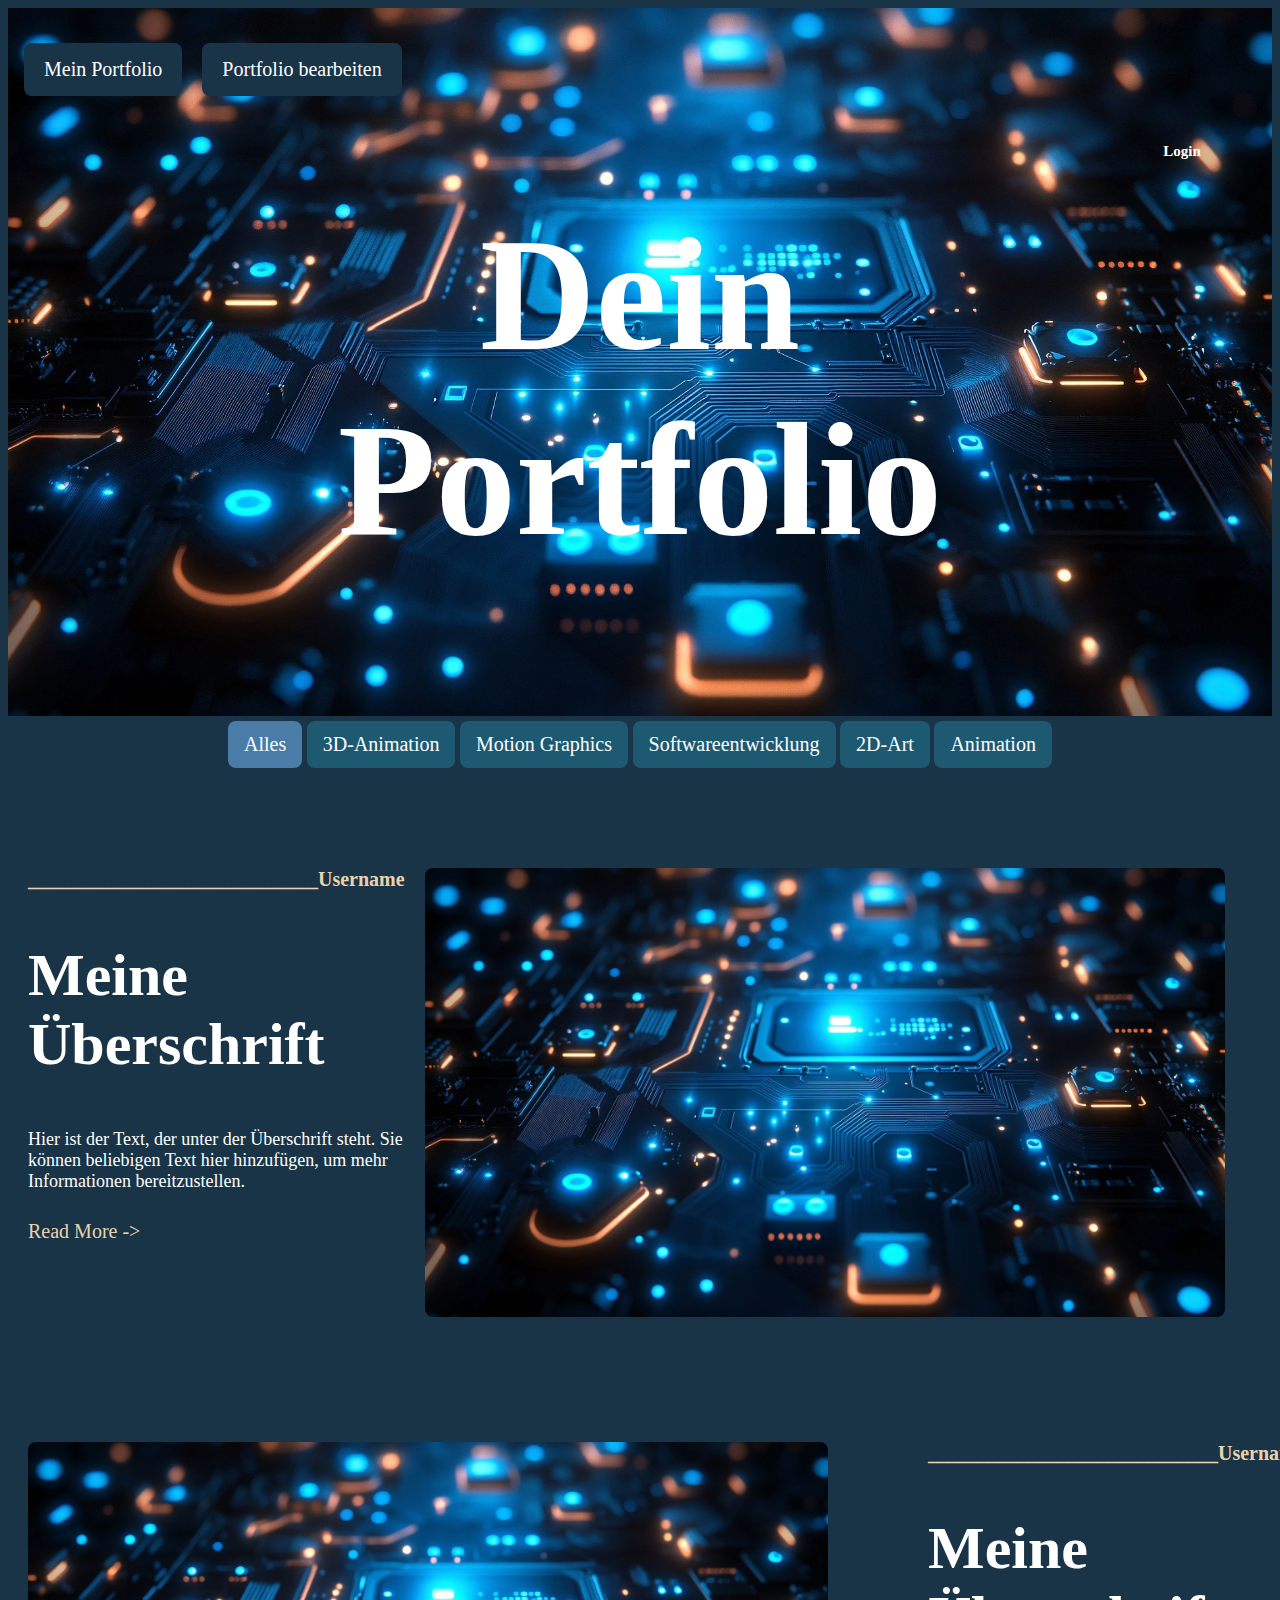
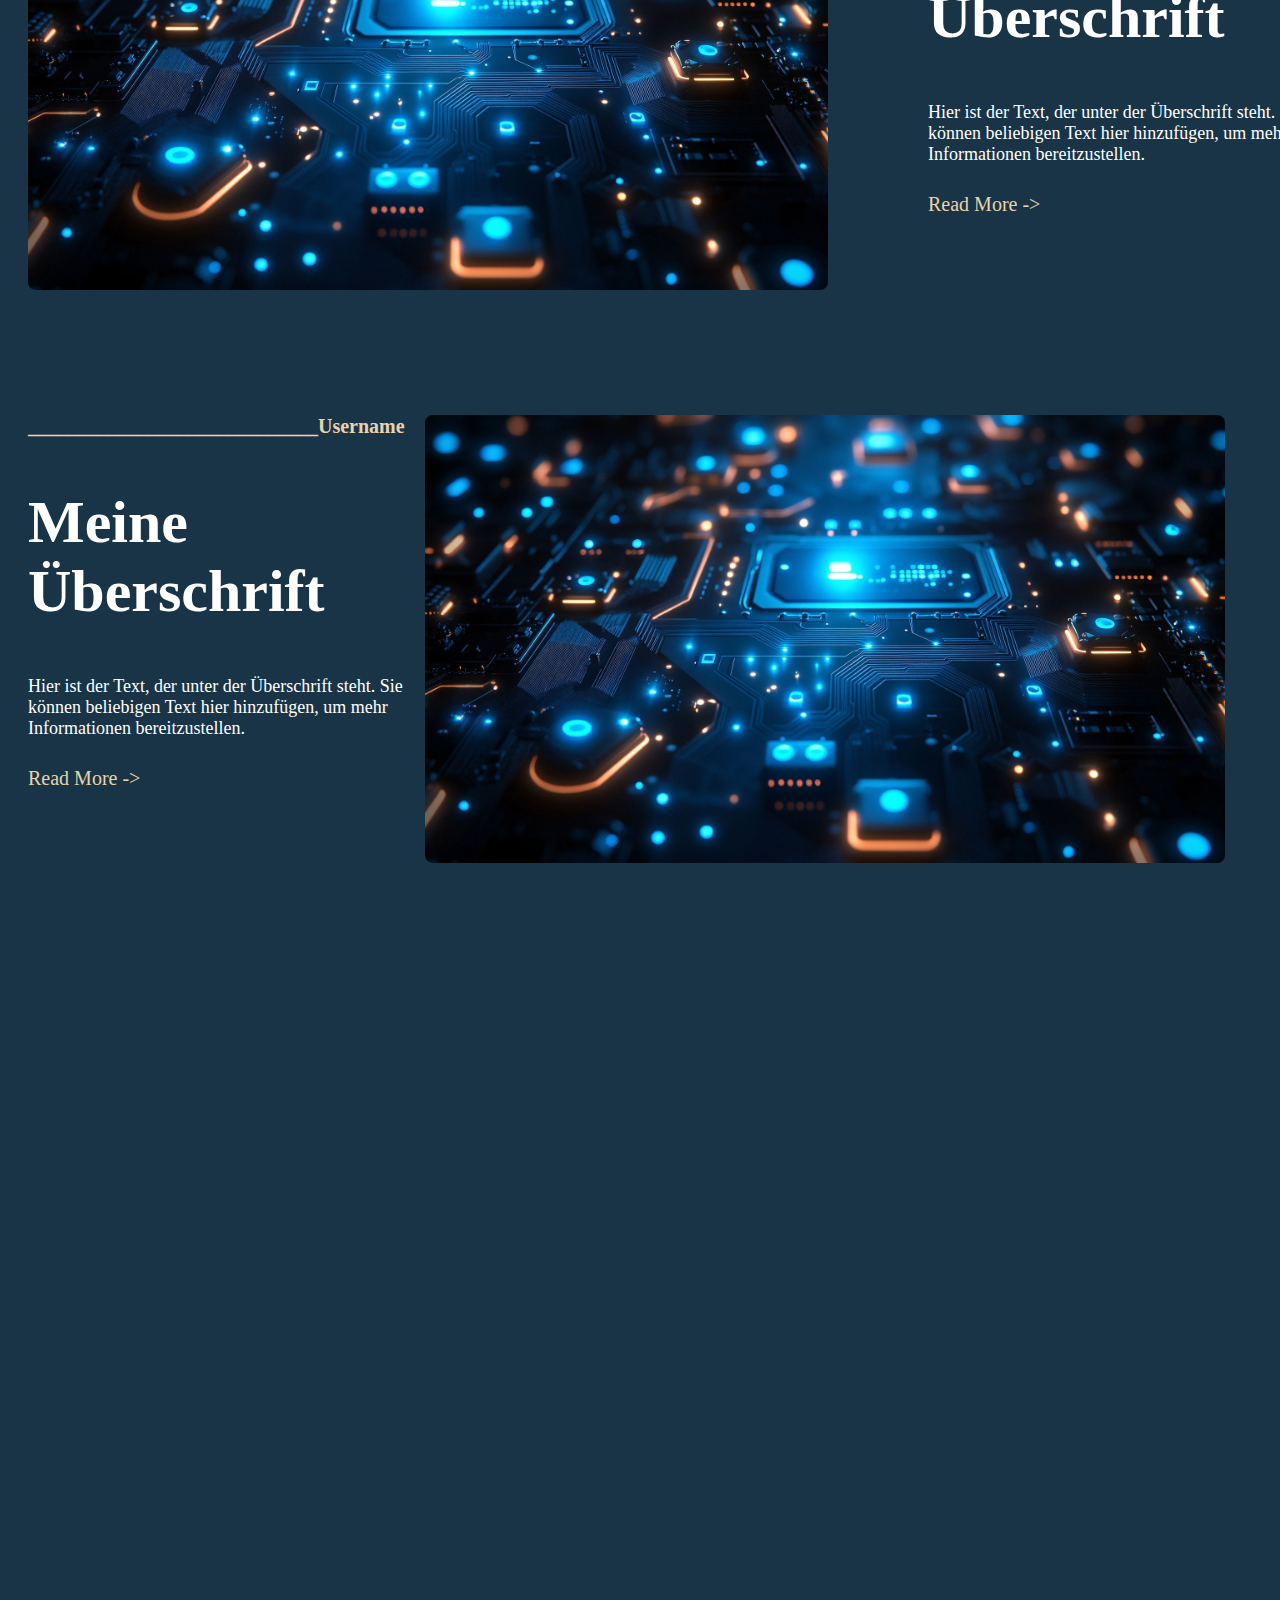
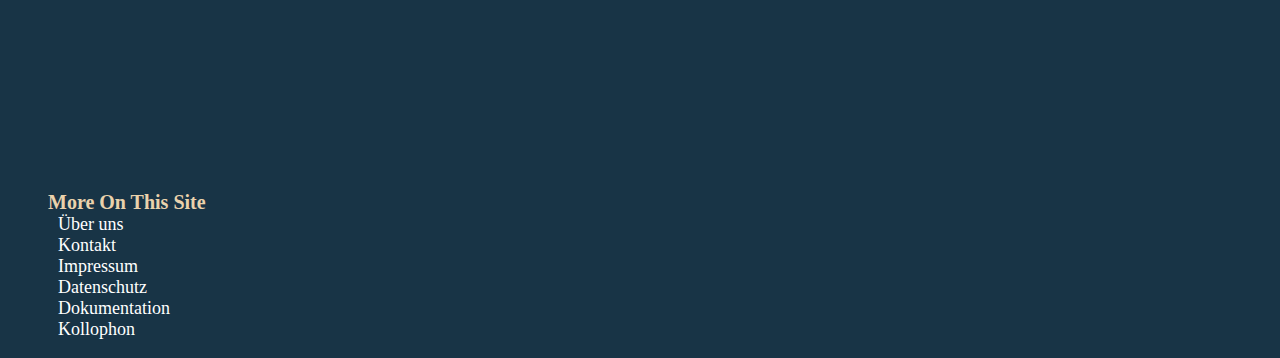
==== public/index.html @ 3a069b62 "added basic structure" ====
<!DOCTYPE html>
<html lang="DE">

<head>
    <meta charset="UTF-8">
    <meta http-equiv="X-UA-Compatible" content="IE=edge, chrome=1">
    <meta name="viewport" content="width=device-width, initial-scale=1.0">
    <title>Exponat hinzufügen</title>
    <link href="css/style.css" rel="stylesheet" />
</head>

<body>

    <!-- Landing Page Pic  --> 
    <div class="container_LandingPage">
        <img src="Bilder/LandingPagePic.jpg" alt="LandingPagePic" style="width:100%;">
        
    <!-- Menü  --> 
        <div class="top-left"> 
            <ul class="nav-links">
                <li><a href="Portfolio.html">Mein Portfolio</a></li>
                <li><a href="addThumbnail.html">Portfolio bearbeiten</a></li>
              
            </ul>
        </div>

    <!-- Überschrift  --> 
        <div class="centered"> 
            <h1>Dein Portfolio</h1>
        </div>
    
   <!-- Account Icon  --> 
        <div class="top-right"> 
            <div class="hoverEffectUser pointer" onclick="window.location.href='Login.html'"></div>
            <h6>Login</h6>
        </div>
    
  
        <!-- Filter  --> 
        <div id="myBtnContainer">
            <button class="btn Filter active" onclick="filterSelection('all')"> Alles</button>
            <button class="btn Filter" onclick="filterSelection('3D-Animation')"> 3D-Animation</button>
            <button class="btn Filter" onclick="filterSelection('Motion Graphics')"> Motion Graphics</button>
            <button class="btn Filter" onclick="filterSelection('Softwareentwicklung')"> Softwareentwicklung</button>
            <button class="btn Filter" onclick="filterSelection('2D-Art')"> 2D-Art</button>
            <button class="btn Filter" onclick="filterSelection('Animation')"> Animation</button>
          </div>

          
    </div>
    <!-- Account Icon 
    <div class="container Test">
        <div class="filterDiv cars">BMW</div>
        <div class="filterDiv colors fruits">Orange</div>
        <div class="filterDiv cars">Volvo</div>
        <div class="filterDiv colors">Red</div>
        <div class="filterDiv cars">Ford</div>
        <div class="filterDiv colors">Blue</div>
        <div class="filterDiv animals">Cat</div>
        <div class="filterDiv animals">Dog</div>
        <div class="filterDiv fruits">Melon</div>
        <div class="filterDiv fruits animals">Kiwi</div>
        <div class="filterDiv fruits">Banana</div>
        <div class="filterDiv fruits">Lemon</div>
        <div class="filterDiv animals">Cow</div>
      </div>
     --> 

<!-- Portfolio linksbündig  --> 
    <div class="Portfolio">
        <div class="text-section">

            <h5>_____________________________Username</h5>

            <h2>Meine Überschrift</h2>

            <p>Hier ist der Text, der unter der Überschrift steht. Sie können beliebigen Text hier hinzufügen, um mehr Informationen bereitzustellen.</p>
            
            <button class="btn readmore" onclick="window.location.href='Portfolio.html'">Read More -></button>
        </div>

        <div class="image-section">
            <img src="Bilder/LandingPagePic.jpg" alt="Bildbeschreibung" />
        </div>
    </div>


<!-- Portfolio rechtsbündig  --> 
    <div class="Portfolio">
        <div class="image-section">
            <img onclick="window.location.href='Portfolio.html'" src="Bilder/LandingPagePic.jpg" alt="zum Portfolio" />
        </div>
        <div class="text-section">
            
            <h5>_____________________________Username</h5>

            <h2>Meine Überschrift</h2>

            <p>Hier ist der Text, der unter der Überschrift steht. Sie können beliebigen Text hier hinzufügen, um mehr Informationen bereitzustellen.</p>
            
            <button class="btn readmore" onclick="window.location.href='Portfolio.html'">Read More -></button>
        </div>

       
    </div>

    
<!-- Portfolio linksbündig  --> 
    <div class="Portfolio">
        <div class="text-section">
            
            <h5>_____________________________Username</h5>

            <h2>Meine Überschrift</h2>

            <p>Hier ist der Text, der unter der Überschrift steht. Sie können beliebigen Text hier hinzufügen, um mehr Informationen bereitzustellen.</p>
            
            <button class="btn readmore" onclick="window.location.href='Portfolio.html'">Read More -></button>
        </div>

        <div class="image-section">
            <img onclick="window.location.href='Portfolio.html'" src="Bilder/LandingPagePic.jpg" alt="Bildbeschreibung" />

            
        </div>
    </div>

    <button onclick="window.location.href='PortfolioErstellen.html'" class="button button5 pointer PlusButton"> + </button>


<!-- Footer --> 

    <footer>
    <ul class="nav-linksFooter">
         <h5>More On This Site</h5>
         <li><a href="ueberuns.html">Über uns</a></li>
         <li><a href="kontakt.html">Kontakt</a></li>
         <li><a href="impressum.html">Impressum</a></li>
         <li><a href="datenschutz.html">Datenschutz</a></li>
         <li><a href="dokumentation.html">Dokumentation</a></li>
         <li><a href="kollophon.html">Kollophon</a></li> 
        </ul>
    </footer>

</body>
</html>
---- public/css/style.css ----
/* Body */

body {
    background-color: #183446;
    font-family: Cambria, Cochin, Georgia, Times, 'Times New Roman', serif;
    color: white;
    font-size: 18px;
    overflow-x: hidden;
}

.p{
  background-color: #183446;
  font-family: Cambria, Cochin, Georgia, Times, 'Times New Roman', serif;
  color: white;
  font-size: 20px;
}

/* _______________________________________________________________*/


/* Menü */

.nav-links {
    list-style-type: none;
    padding: 0;
    margin: 0;
    position: absolute; 
    display: flex; 
    gap: 20px; 
}

.nav-links li {
    margin: 0; 
}

.nav-links a {
    color: white;
    text-decoration: none;
    font-size: 20px; 
    padding: 15px 20px; 
    background-color: #183446; 
    border-radius: 8px; 
    white-space: nowrap; 
    display: inline-block; 
    transition: background-color 0.3s ease; 
}

/* Footer */

.nav-linksFooter {
  list-style-type: none;
  width: 100%;
  color: white;
  text-align: left;
  padding-top: 800px;
}

.nav-linksFooter a {
    color: white;
    text-decoration: none;
    font-size: 18px; 
    padding: 10px;
}


/* _______________________________________________________________*/


/* Überschriften*/

h1 {
    font-family: Cambria, Cochin, Georgia, Times, 'Times New Roman', serif;
    color: white;
    font-size: 160px;
}

h2 {
    font-family: Cambria, Cochin, Georgia, Times, 'Times New Roman', serif;
    color: white;
    font-size: 60px;
}

h3{
  font-family: Cambria, Cochin, Georgia, Times, 'Times New Roman', serif;
  color: white;
  font-size: 60px;
  margin-top: 110px;
  margin-left: 100px;
}

h4{
  font-family: Cambria, Cochin, Georgia, Times, 'Times New Roman', serif;
  color: white;
  font-size: 60px;
  text-align: center;
  margin-bottom: 5px;
  margin-top: 0px;
}

h5{
    font-family: Cambria, Cochin, Georgia, Times, 'Times New Roman', serif;
    color: #EAD2AC;
    font-size: 20px;
    margin:auto;
}

h6{
    font-family: Cambria, Cochin, Georgia, Times, 'Times New Roman', serif;
    color: white;
    font-size: 15px;
    margin: auto;
}


/* _______________________________________________________________*/


/* Container für landing Page Bild und Text */
.container_LandingPage {
    position: relative;
    text-align: center;
    color: white;
}

/* Centered text */
.centered {
    position: absolute;
    top: 50%;
    left: 50%;
    transform: translate(-50%, -50%);
}

/* Bottom left text */
.bottom-left {
    position: absolute;
    bottom: 8px;
    left: 40px;
}

/* Bottom left text */
.bottom-right {
  position: absolute;
  bottom: 180px;
  right: 700px;
}

/* Top left text */
.top-left {
    position: absolute;
    top: 35px;
    left: 16px;
  }

  .top-left_pfeilback {
    position: absolute;
    top: 20px;
    left: 25px;
  }

  /* Top right text */
.top-right {
    position: absolute;
    top: 35px;
    right: 40px;
  }

  /* _______________________________________________________________*/



  /* Hover Effects */

  .hoverEffectUser {
    width: 100px;
    height: 100px;
    background-image: url('Bilder/Icon-User.png'); 
    background-size: cover; 
    transition: background-image 0.3s ease; 
    }

  .hoverEffectUser:hover{
    background-image: url('Bilder/Icon_Hover_Login.png');
     }

  .pointer {cursor: pointer;}

  .nav-links a:hover {
    background-color: #1d5a72; 
}

.PlusButton:hover {
    background-color: #E6B89C;
}

   /* _______________________________________________________________*/



 /* Container für landing page Portfolios */

 .Portfolio {
    display: flex; 
    align-items: flex-start; 
    max-width: 1920px; 
    margin: auto; 
    border-radius: 8px; 
    padding: 20px; 
    margin-top: 80px;
}

.text-section {
    flex: 1; 
    margin-right: 20px; 
}

.image-section {
    flex: 0 0 800px; 
    margin-right: 100px;
}

.image-section img {
    max-width: 100%; 
    height: auto; 
    border-radius: 8px; 
}

/* _______________________________________________________________*/


/* Buttons*/

.btn.readmore {
    font-family: Cambria, Cochin, Georgia, Times, 'Times New Roman', serif;
    border: none;
    color: #EAD2AC;
    background-color: inherit;
    padding: 10px 0px;
    font-size: 20px;
    cursor: pointer;
    display: inline-block;
  }
  
  .btn.readmore:hover {color:#E6B89C;}


  /* Button Plus Portfolio*/
  .button {
    background-color: #EAD2AC;
    border: none;
    color: white;
    padding: 20px;
    text-align: center;
    text-decoration: none;
    display: inline-block;
    font-size: 40px;
    margin-left:2050px;
   
  }

  .button5 {border-radius: 50%;}


  /* _______________________________________________________________*/
  

  /* Filter Kram - Landing Page */

  .container.Test {
    overflow: hidden;
  }
  
  .filterDiv {
    float: left;
    background-color: #2196F3;
    color: #ffffff;
    width: 100px;
    line-height: 100px;
    text-align: center;
    margin: 2px;
    display: none; /* Hidden by default */
  }
  
  /* The "show" class is added to the filtered elements */
  .show {
    display: block;
  }
  

  .btn.Filter {
    font-family: Cambria, Cochin, Georgia, Times, 'Times New Roman', serif;
    font-size: 20px;
    color: #ffffff;
    border: none;
    outline: none;
    padding: 12px 16px;
    background-color: #1d5a72; 
    cursor: pointer;
    border-radius: 8px;
  }
  
  
  .btn.Filter:hover {
    background-color:#234963;
    color: #ffffff;
  }
  
  
  .btn.Filter.active {
    background-color: #497ca7;
    color: white;
  }

 /* _______________________________________________________________*/


/* Login */
  
.body_GridLogin {
  display: flex;
  justify-content: center;
  align-items: center;
  margin-top: 150px;
  width: 100%;
  flex: 1;
  
}

.container_Login {
  display: flex;
  flex-direction: column;
  align-items: center;
  background-color: #1f435a; 
  padding: 40px; 
  border-radius: 10px; 
  max-width: 400px; 
  width: 100%; 
  
}

.container_Login h2 {
  color: white;
  margin-bottom: 20px;
}

/* Formular Styling */
.container_Login form {
  display: flex;
  flex-direction: column;
  width: 100%; 
}

.container_Login form input {
  margin-bottom: 10px;
  font-size: 12pt;
  padding: 10px;
  border: 1px solid #ccc;
  border-radius: 4px;
  font-size: 15pt;
}

 /* Button Login/Register */
.button-group {
  display: flex;
  justify-content: space-between; /* Buttons nebeneinander platzieren */
  width: 100%;
}

.button-group_login {
  width: 48%; /* Gleiche Breite für beide Buttons */
  padding: 12px;
  font-size: 15pt;
  border: none;
  border-radius: 4px;
  cursor: pointer;
  background-color: #183446; 
  color: white;
}

.button-group_login:hover {
  background-color:  #26506b; 
}


/* _______________________________________________________________*/


 /* Container für Portfolio Detail Seite */

 .PortfolioDetailSite {
  display: flex; 
  align-items: flex-start; 
  max-width: 100%; 
  margin: auto; 
  border-radius: 8px; 
  padding: 100px; 
  margin-top: 50px;
}

.PortfolioDetailSite__text-section {
  flex: 1; 
  text-align: center;
}

.PortfolioDetailSite__image-section {
  flex: 0 0 1400px; 
  margin-right: center;

}

.PortfolioDetailSite__image-section img {
  max-width: 100%; 
  height: auto; 
  border-radius: 8px; 
}


/* Skills Box */
.container_skills {
  display: flex;
  justify-content: center;
  background-color:#9CAFB7; 
  padding: 40px; 
  border-radius: 10px;
  max-width: 800px;
  width: 100%; 
  box-sizing: border-box;
  flex: 1;
}

.skills {
  list-style-type: none;
  font-size: 25px;
  padding: 0;
  margin: 0;
  display: flex; 
  gap: 20px; 
  flex-wrap: wrap;
  justify-content: center;
}

.skills li {
  width: calc(25% - 20px); /* Nimmt 25% der Breite, minus den Abstand */
  text-align: center; 
  padding: 10px;
  border-radius: 5px; 
  color: white; 
}



/* Kontaktdaten Box */
.skills-and-contact {
  display: flex;
  justify-content: space-between;
  align-items: flex-start;
  margin:auto;
  max-width: 1920px;
  padding: 40px; 
  gap: 80px;
}


.container_contact {
  display: flex;
  justify-content: center;
  background-color: #9CAFB7; 
  padding: 40px; 
  border-radius: 10px; 
  max-width:800px; 
  width: 100%; 
  box-sizing: border-box;
  flex: 1;
  
}

.contact {

  list-style-type: none;
  font-size: 20px;
  padding: 0;
  margin: 0;
  display: block; 
}

.contact dl {
  display: flex;
  justify-content: space-between; 
  align-items: center; 
  padding: 10px 0;
  
}

.contact dt {
  flex: 1; 
  text-align: left;
  color: white;
  margin-right: 10px;
}


.contact dd {
  flex: 1; 
  text-align: right;
  color: white;
  margin: 0;
  background-color: #183446;
  border-radius: 8px;
  padding: 10px;
}



.skills_heading, .contact_heading {
  flex: 1; 
  display: flex;
  flex-direction: column;
  align-items: center; 
}

.skills_heading_h3, .contact_heading_h3 {
  text-align: center; 
  margin-top: 0px;
  margin-bottom: 20px;
}

/* Bildergalerie "Your Work"*/

.row {
  display: flex;
  flex-wrap: wrap;
  padding: 0 4px;
}

.column {
  flex: 25%;
  max-width: 25%;
  padding: 0 4px;
}

.column img {
  margin-top: 8px;
  vertical-align: middle;
  width: 100%;
}


/* Tags */

.tag-container {
 
  display: flex; 
  flex-wrap: wrap; 
  justify-content: center;
  margin-bottom: 50px;
  
}

.tag {
  background-color:#EAD2AC;
  color: white; 
  padding: 10px 10px; 
  border-radius: 20px; 
  font-size: 20px; 
  margin: 5px;
}

/* Bearbeiten/Löschen Buttons*/

.button-group_portfolio {
  display: flex;
  justify-content: space-between; 
  width: 50%;
  margin: auto;
  margin-top: 240px;
  gap:20px;
}

.button-group_portfolio_button {
  width: 48%;
  padding: 12px;
  font-size: 15pt;
  border: none;
  border-radius: 4px;
  cursor: pointer;
  background-color:#9CAFB7;  
  color: white;
  
}

.button-group_portfolio_button:hover {
  background-color:  #346e92; 
}
/* _______________________________________________________________*/

/* Upload image */
.upload-box {
  width: 1800px;
  height: 700px;
  background-color: #EAD2AC;
  display: flex;
  justify-content: center;
  align-items: center;
  margin: 50px auto;
  border-radius: 50px;
  cursor: pointer;
  position: relative;
}

/* Hides the actual file input */
input[type="file"] {
  display: none;
}

.preview-image {
  max-width: 100%;
  max-height: 100%;
  display: none;
}

.top-text {
  position: absolute; 
  top: 80px; 
  left: 50%;
  transform: translateX(-50%); /* Horizontale Zentrierung des Texts */
  font-size: 30px;
  color: white;
  opacity: 70%;
  text-align: center;
}

.center-content {
  font-size: 100px;
  color: white;
  border-radius: 48%;
  padding: 20px;
  
}

/* Upload About You */
.upload-aboutYou {
  width: 1800px;
  height: 700px;
  background-color: #9CAFB7;
  display: flex;
  justify-content: center;
  align-items: center;
  margin: 30px auto;
  border-radius: 50px;
  cursor: pointer;
  position: relative;
}

/* Textarea Styling */
#aboutYouTextarea {
  width: 1500px;
  height: 480px;
  padding: 20px;
  font-size: 12pt;
  border-radius: 10px;
  border: 2px solid #c4c4c4;
  resize: none;
  background-color: #9CAFB7;
  color: white;
  outline: none;
}


/* Upload Kontaktinfo */
.body_GridContact {
  display: flex;
  justify-content: center;
  align-items: center;
  margin-top: 40px;
  width: 100%;
  flex: 1;
  position: relative;
}

.container_contact {
  display: flex;
  flex-direction: column;
  align-items: center;
  background-color: #9CAFB7; 
  padding: 40px; 
  border-radius: 50px; 
  max-width: 1800px; 
  height:700px;
  width: 100%; 
  position: relative;
  font-size: 25px;
}

/* Formular Styling */
.container_contact form {
  display: flex;
  flex-direction: column;
  width: 100%; 
}

.container_contact form input {
  margin-bottom: 10px;
  font-size: 15pt;
  padding: 15px;
  border: 1px solid #ccc;
  border-radius: 4px;
  
}


/* Pfeile Styling */
.button-group_pfeile {
  position: absolute;
  top: 20px; 
  width: 100%;
}

.pfeil-left {
  position: absolute;
  top: 0;
  left: 20px; 
  width: 60px; 
  cursor: pointer;
}

.pfeil-right {
  position: absolute;
  top: 0;
  right: 20px; 
  width: 60px; 
  cursor: pointer;
}

.button-save {
  position: absolute;
  bottom: 20px;
  padding:10px;
  max-width: 300px;
  width: 100%;
  background-color: #183446;
  color:white;
  font-size: 25px;
  border-radius: 10px;
  border: none;
}

.button-save:hover {
  background-color:  #26506b; 
  cursor: pointer;
}

/* Upload Your Work */
.body_GridyourWork {
  display: flex;
  justify-content: center;
  align-items: center;
  margin-top: 40px;
  width: 100%;
  flex: 1;
  position: relative;
}

.container_yourWork {
  display: flex;
  flex-direction: column;
  align-items: center;
  background-color: #9CAFB7; 
  padding: 40px; 
  border-radius: 50px; 
  max-width: 1800px; 
  height:700px;
  width: 100%; 
  position: relative;
  font-size: 25px;
}

/* Formular Styling */
.container_yourWork  form {
  display: flex;
  flex-direction: column;
  width: 100%; 
  margin: auto;
 
}

.container_yourWork  form input {
  margin-bottom: 10px;
  font-size: 15pt;
  padding: 15px;
  border-radius: 10px;
  border: 2px solid #c4c4c4;
  
}

#YourWorkTextarea {
  width: 1760px;
  height: 300px;
  padding: 20px;
  font-size: 12pt;
  border-radius: 10px;
  border: 2px solid #c4c4c4;
  resize: none;
  background-color: white;
  color: black;
  outline: none;
}

#YourWorkTextarea:focus {
  border-color: #2b2b2c;
  outline: none; 
}


/* Media Queries */

/* Optional: Für größere Bildschirme zentrieren */
@media (min-width: 768px) {
  .container_Login {
      max-width: 500px; 
  }
}
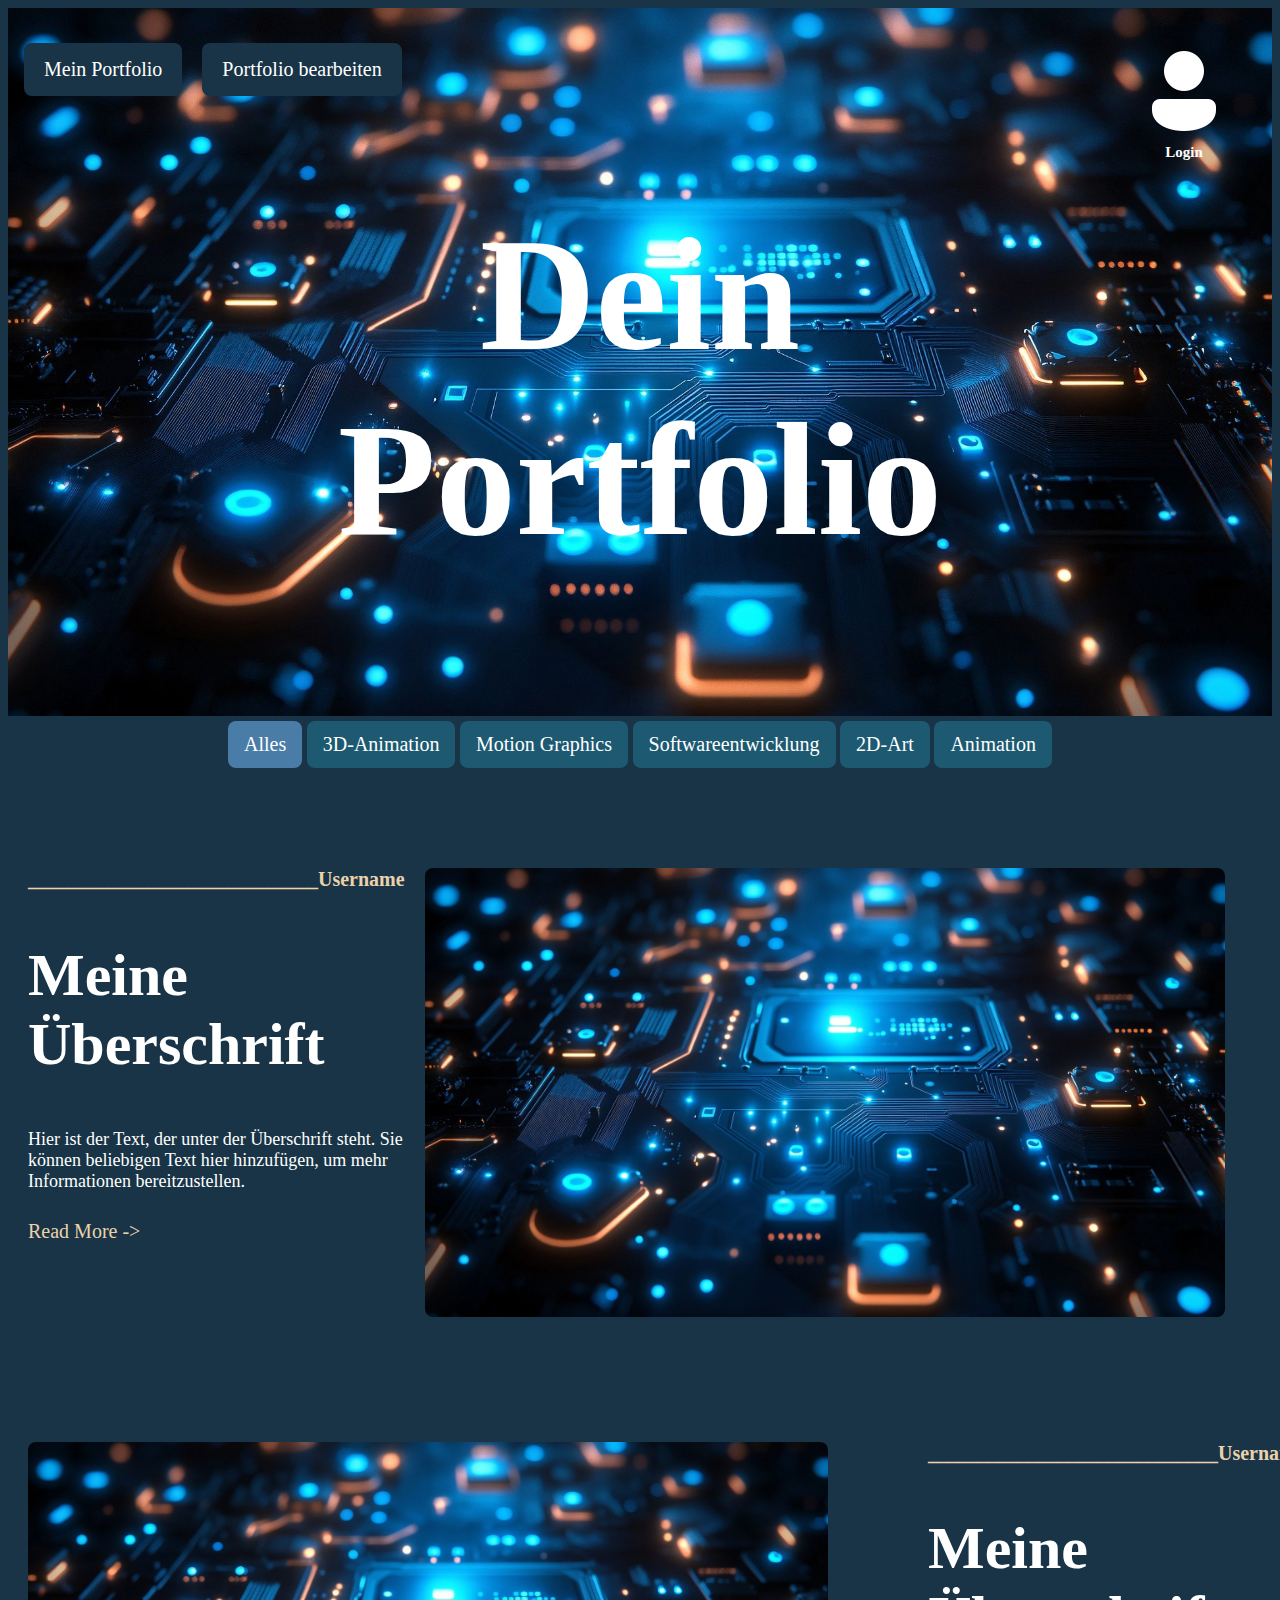
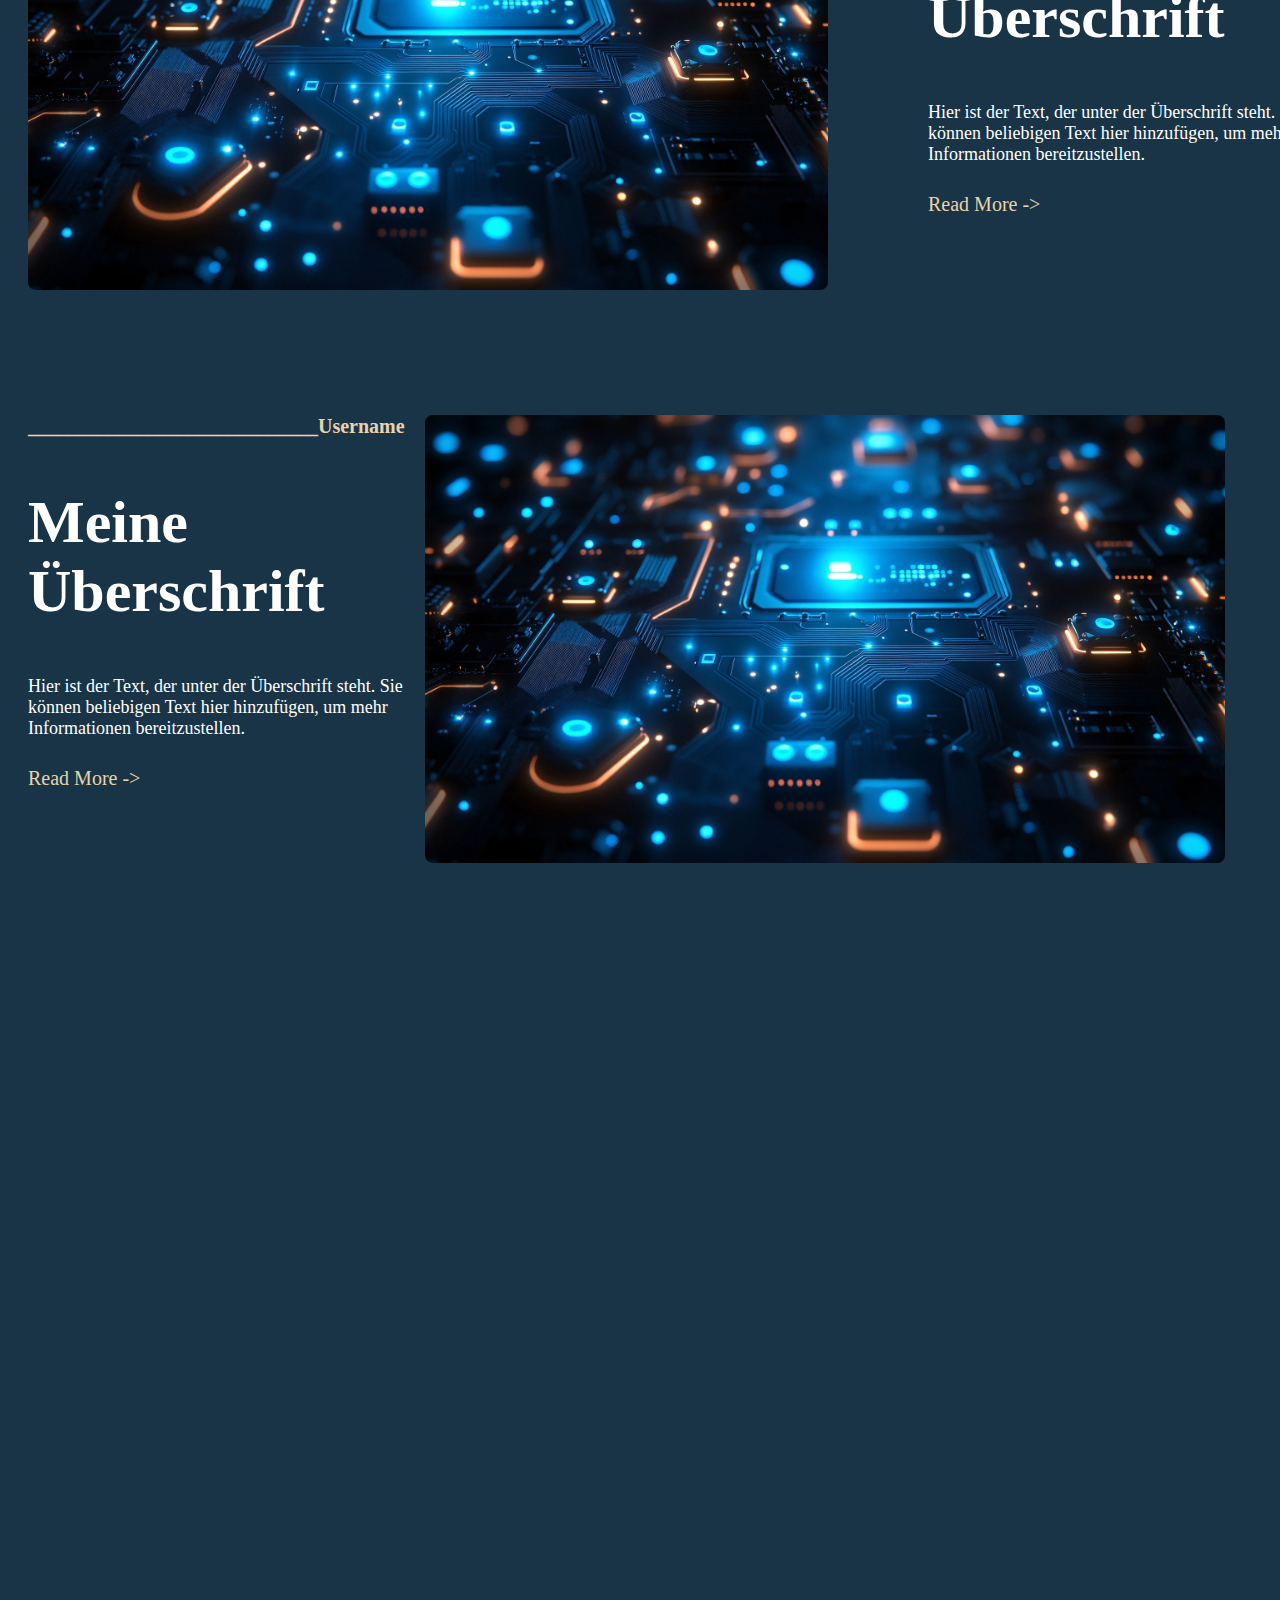
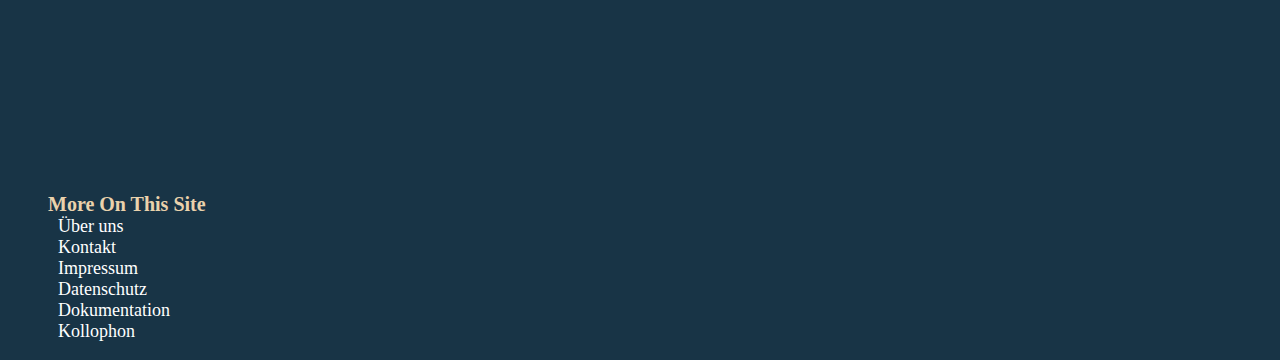
==== commit 57389e2e: "Onclick entfernt" ====
--- a/public/index.html
+++ b/public/index.html
@@ -31,19 +31,19 @@
     
    <!-- Account Icon  --> 
         <div class="top-right"> 
-            <div class="hoverEffectUser pointer" onclick="window.location.href='Login.html'"></div>
+            <a href="Login.html"><img src="Bilder/Icon-User.png" /></a>
             <h6>Login</h6>
         </div>
     
   
         <!-- Filter  --> 
         <div id="myBtnContainer">
-            <button class="btn Filter active" onclick="filterSelection('all')"> Alles</button>
-            <button class="btn Filter" onclick="filterSelection('3D-Animation')"> 3D-Animation</button>
-            <button class="btn Filter" onclick="filterSelection('Motion Graphics')"> Motion Graphics</button>
-            <button class="btn Filter" onclick="filterSelection('Softwareentwicklung')"> Softwareentwicklung</button>
-            <button class="btn Filter" onclick="filterSelection('2D-Art')"> 2D-Art</button>
-            <button class="btn Filter" onclick="filterSelection('Animation')"> Animation</button>
+            <button class="btn Filter active"> Alles</button>
+            <button class="btn Filter"> 3D-Animation</button>
+            <button class="btn Filter" > Motion Graphics</button>
+            <button class="btn Filter" > Softwareentwicklung</button>
+            <button class="btn Filter" > 2D-Art</button>
+            <button class="btn Filter" > Animation</button>
           </div>
 
           
@@ -76,7 +76,7 @@
 
             <p>Hier ist der Text, der unter der Überschrift steht. Sie können beliebigen Text hier hinzufügen, um mehr Informationen bereitzustellen.</p>
             
-            <button class="btn readmore" onclick="window.location.href='Portfolio.html'">Read More -></button>
+            <a href="Portfolio.html" class="btn readmore">Read More -></a>
         </div>
 
         <div class="image-section">
@@ -98,7 +98,7 @@
 
             <p>Hier ist der Text, der unter der Überschrift steht. Sie können beliebigen Text hier hinzufügen, um mehr Informationen bereitzustellen.</p>
             
-            <button class="btn readmore" onclick="window.location.href='Portfolio.html'">Read More -></button>
+            <a href="Portfolio.html" class="btn readmore">Read More -></a>
         </div>
 
        
@@ -115,17 +115,17 @@
 
             <p>Hier ist der Text, der unter der Überschrift steht. Sie können beliebigen Text hier hinzufügen, um mehr Informationen bereitzustellen.</p>
             
-            <button class="btn readmore" onclick="window.location.href='Portfolio.html'">Read More -></button>
+            <a href="Portfolio.html" class="btn readmore">Read More -></a>
         </div>
 
         <div class="image-section">
-            <img onclick="window.location.href='Portfolio.html'" src="Bilder/LandingPagePic.jpg" alt="Bildbeschreibung" />
+            <img src="Bilder/LandingPagePic.jpg" alt="Bildbeschreibung" />
 
             
         </div>
     </div>
 
-    <button onclick="window.location.href='PortfolioErstellen.html'" class="button button5 pointer PlusButton"> + </button>
+    <a href='PortfolioErstellen.html' class="button button5 pointer PlusButton"> + </a>
 
 
 <!-- Footer --> 
--- a/public/css/style.css
+++ b/public/css/style.css
@@ -172,17 +172,18 @@
   /* Hover Effects */
 
   .hoverEffectUser {
+    display: inline-block; 
     width: 100px;
     height: 100px;
-    background-image: url('Bilder/Icon-User.png'); 
+    background-image: url('public/Bilder/Icon-User.png'); 
     background-size: cover; 
     transition: background-image 0.3s ease; 
-    }
-
-  .hoverEffectUser:hover{
-    background-image: url('Bilder/Icon_Hover_Login.png');
-     }
-
+    
+}
+
+.hoverEffectUser:hover {
+    background-image: url('public/Bilder/Icon_Hover_Login.png');
+}
   .pointer {cursor: pointer;}
 
   .nav-links a:hover {
@@ -239,6 +240,7 @@
     font-size: 20px;
     cursor: pointer;
     display: inline-block;
+    text-decoration: none;
   }
   
   .btn.readmore:hover {color:#E6B89C;}
@@ -361,12 +363,15 @@
 
  /* Button Login/Register */
 .button-group {
+  
   display: flex;
   justify-content: space-between; /* Buttons nebeneinander platzieren */
   width: 100%;
+  gap: 20px;
 }
 
 .button-group_login {
+  font-family: Cambria, Cochin, Georgia, Times, 'Times New Roman', serif;
   width: 48%; /* Gleiche Breite für beide Buttons */
   padding: 12px;
   font-size: 15pt;
@@ -375,6 +380,10 @@
   cursor: pointer;
   background-color: #183446; 
   color: white;
+  text-decoration: none;
+  text-align: center;
+  display: inline-block;
+  
 }
 
 .button-group_login:hover {
@@ -574,17 +583,21 @@
   margin: auto;
   margin-top: 240px;
   gap:20px;
+  
 }
 
 .button-group_portfolio_button {
+  font-family: Cambria, Cochin, Georgia, Times, 'Times New Roman', serif;
   width: 48%;
   padding: 12px;
-  font-size: 15pt;
+  font-size: 18pt;
+  font-weight: bold;
   border: none;
   border-radius: 4px;
   cursor: pointer;
   background-color:#9CAFB7;  
   color: white;
+  text-decoration: none;
   
 }
 
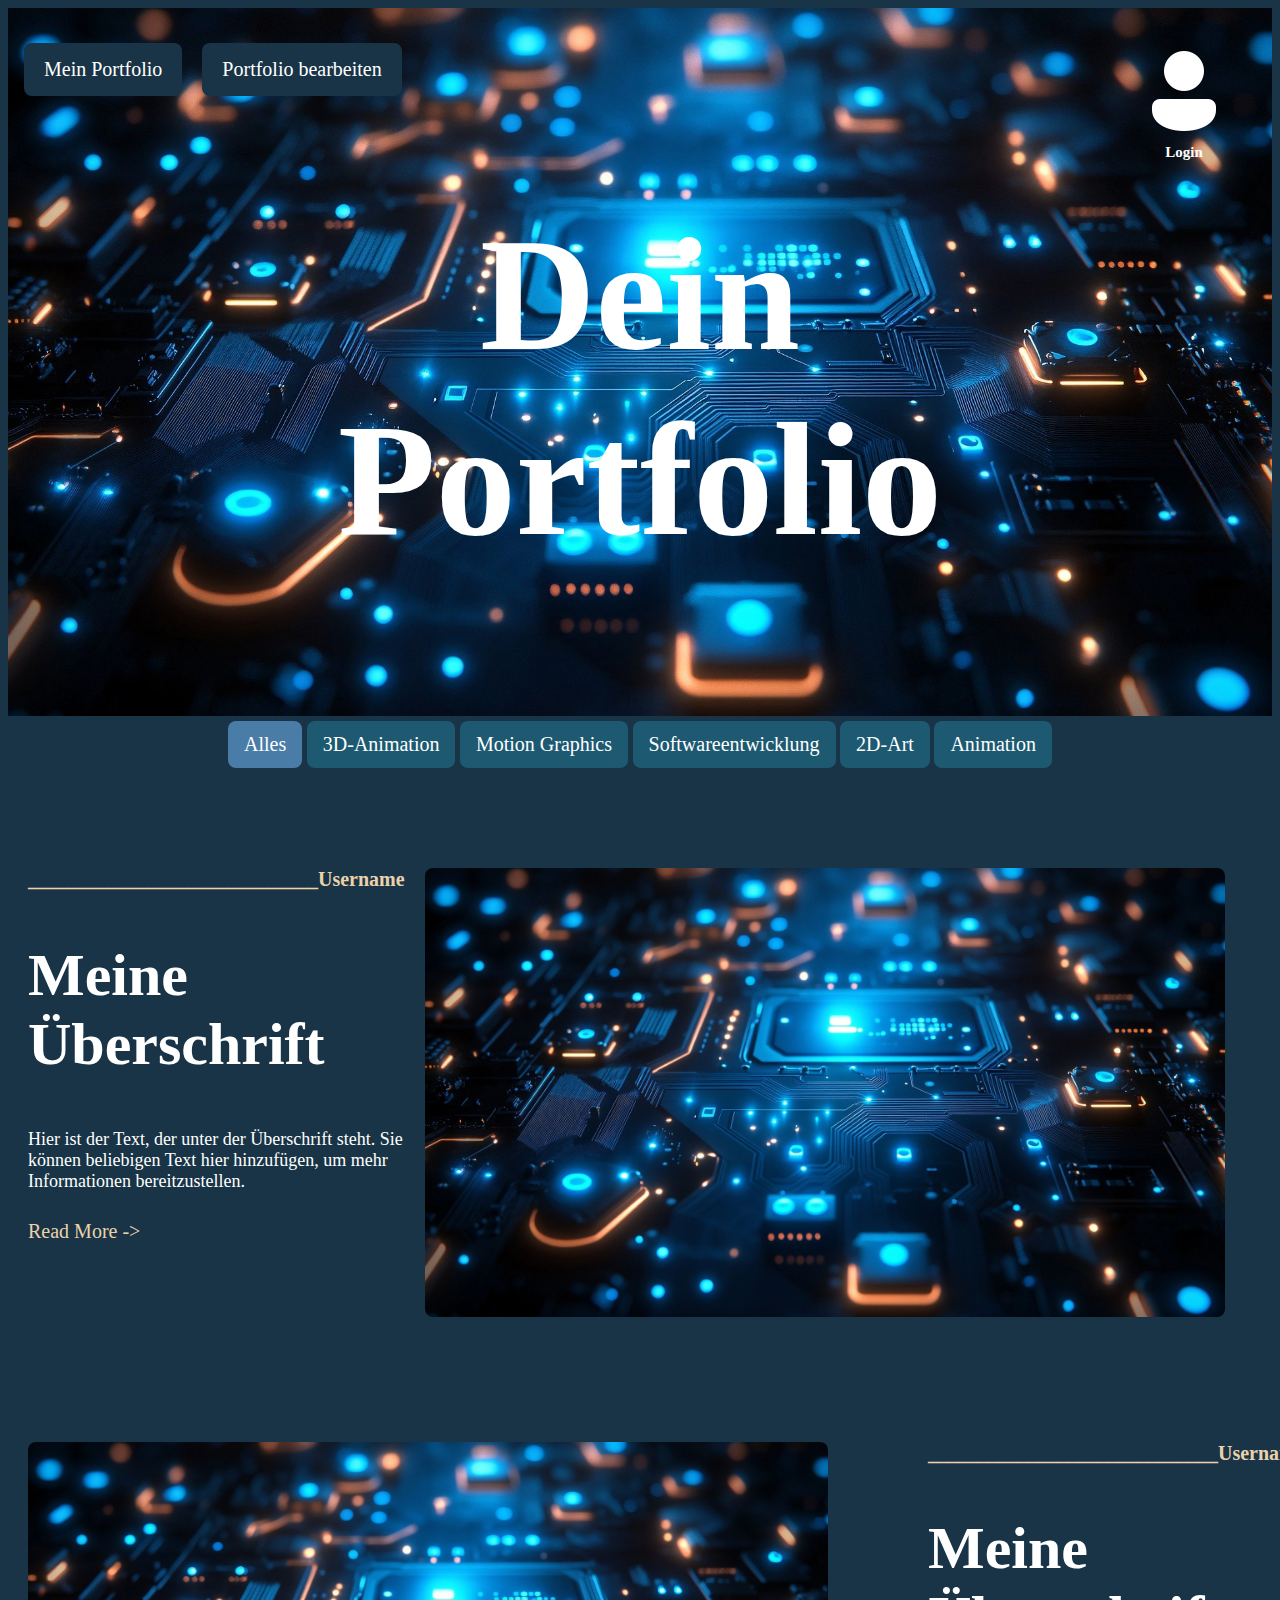
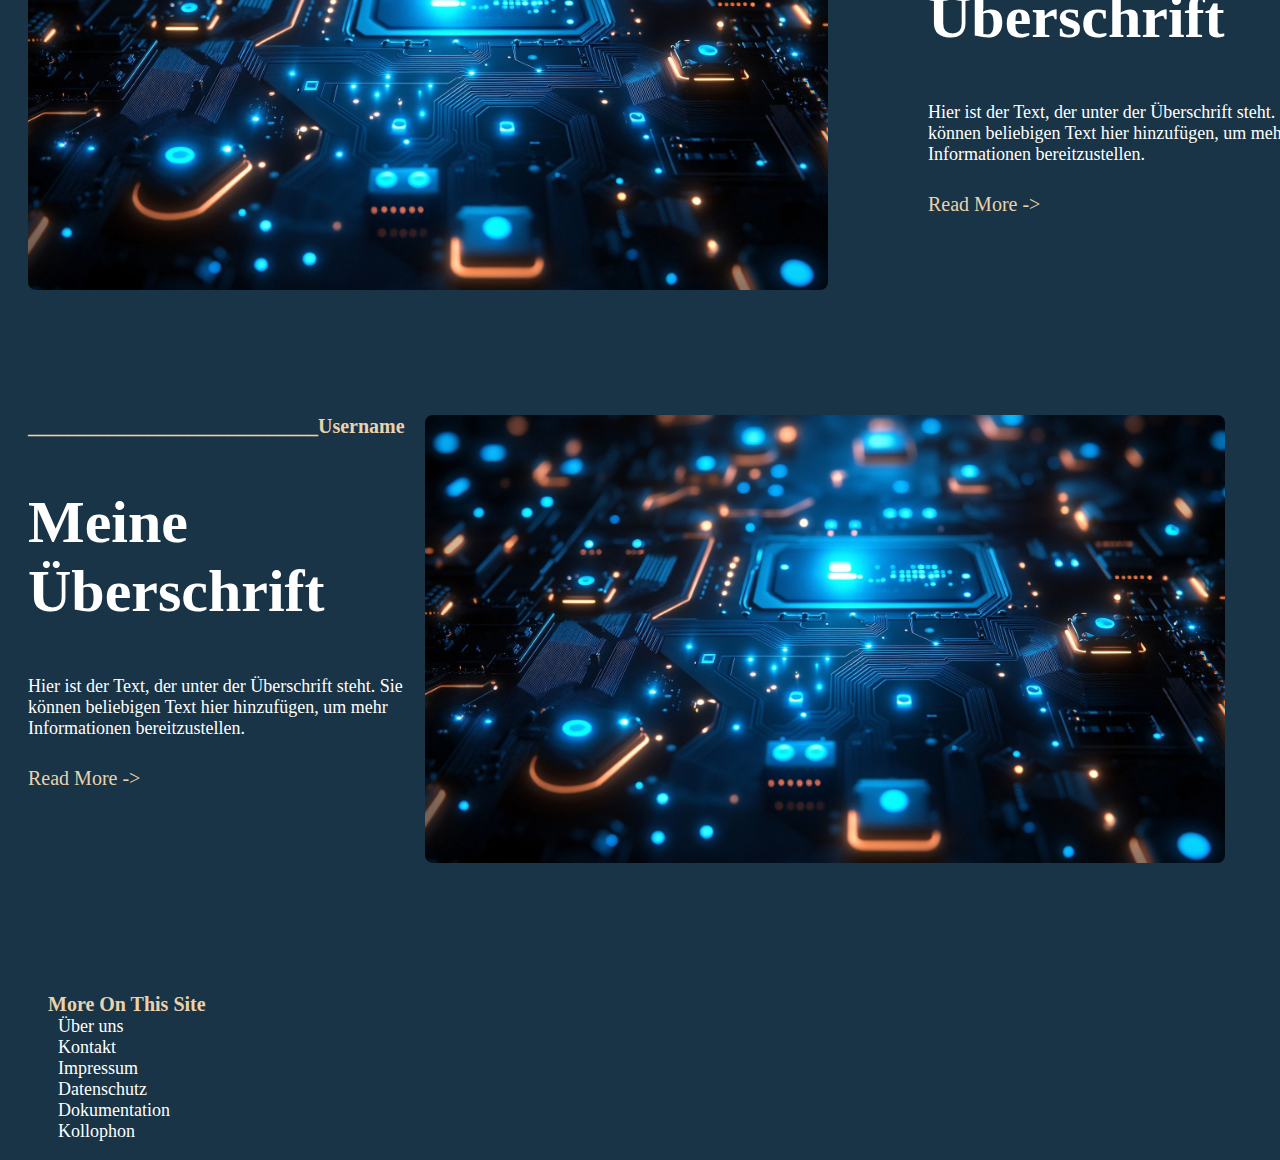
==== commit d2e28af7: "footer" ====
--- a/public/index.html
+++ b/public/index.html
@@ -48,7 +48,7 @@
 
           
     </div>
-    <!-- Account Icon 
+    <!-- 
     <div class="container Test">
         <div class="filterDiv cars">BMW</div>
         <div class="filterDiv colors fruits">Orange</div>
--- a/public/css/style.css
+++ b/public/css/style.css
@@ -53,7 +53,7 @@
   width: 100%;
   color: white;
   text-align: left;
-  padding-top: 800px;
+ 
 }
 
 .nav-linksFooter a {
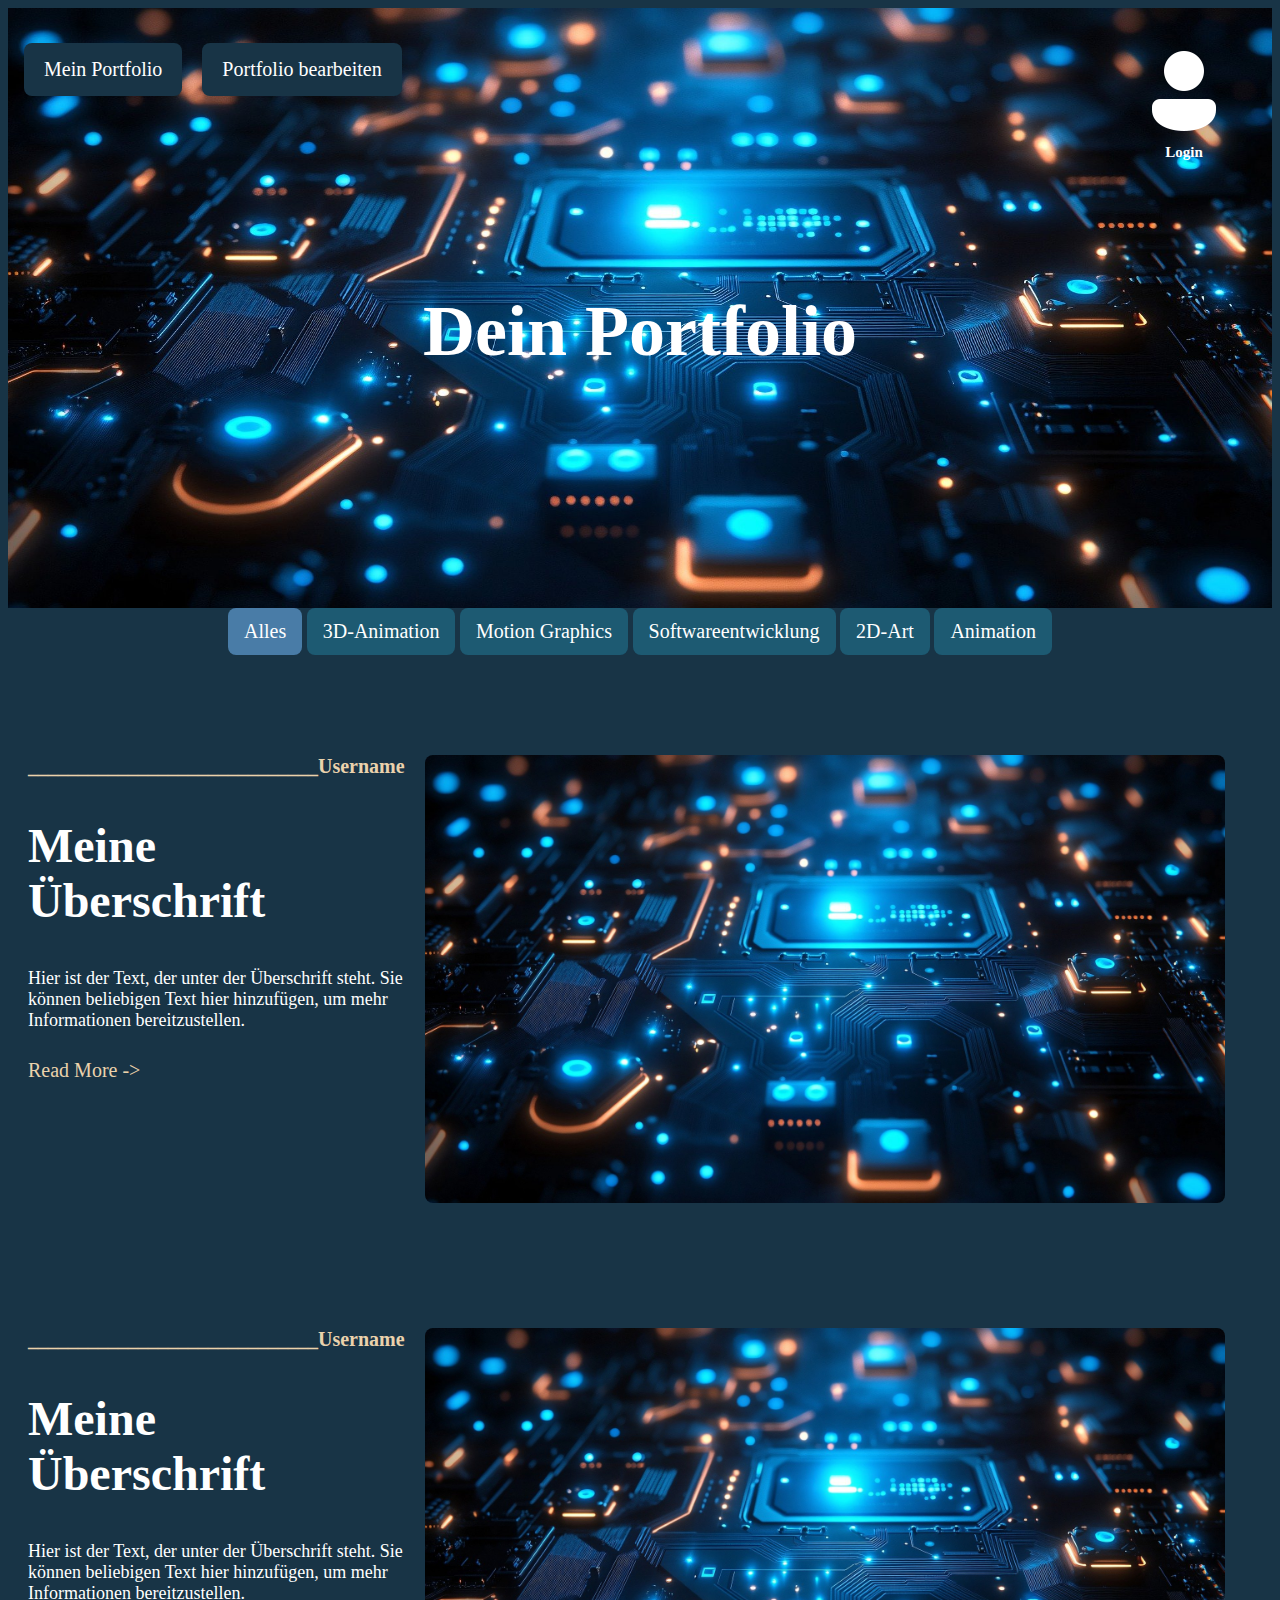
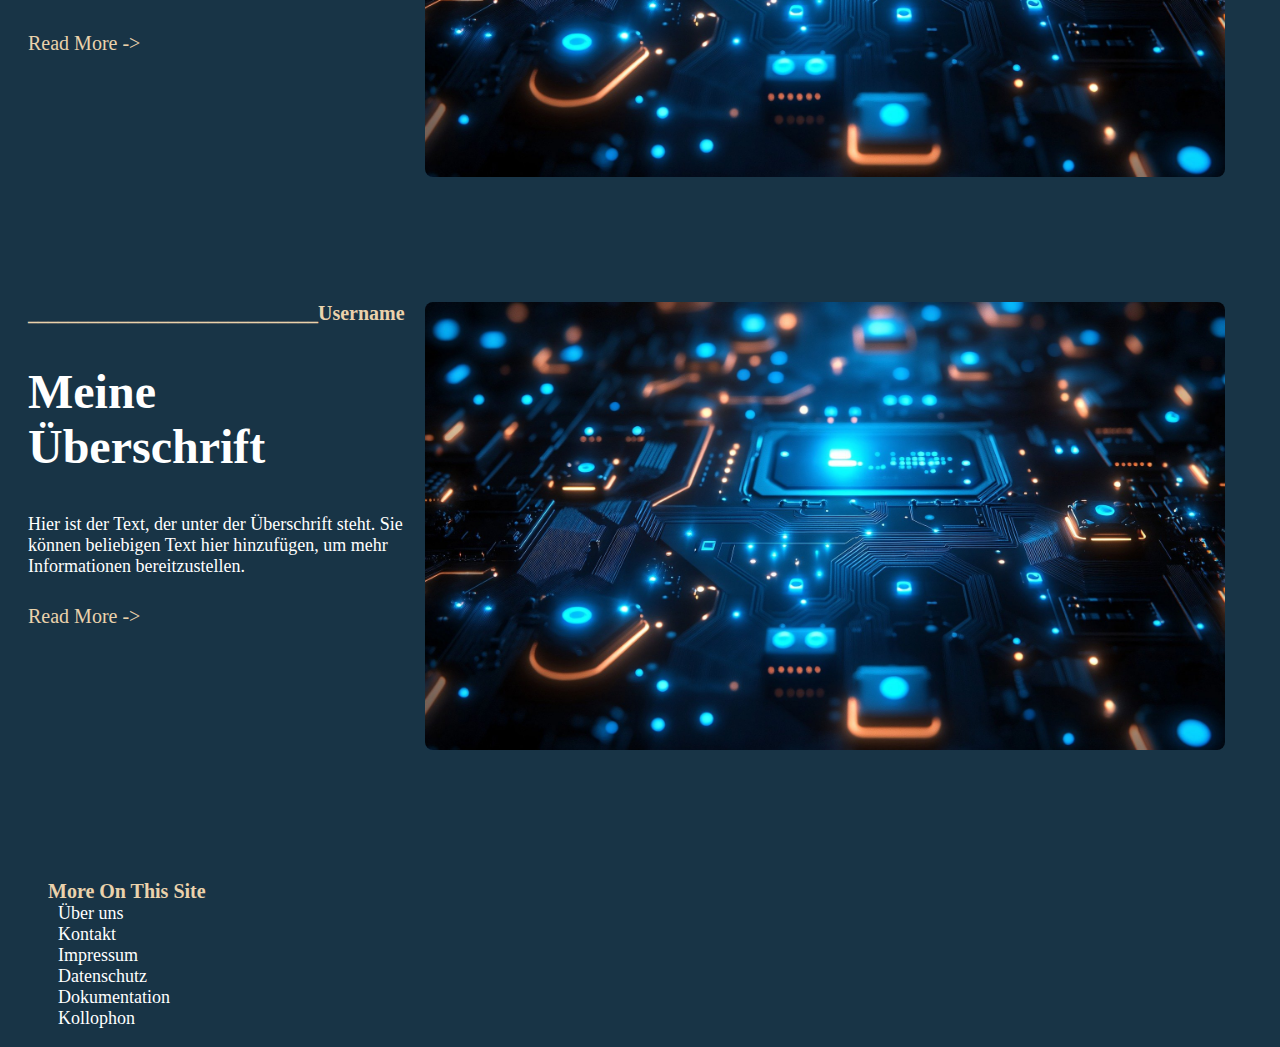
==== commit 70c5780f: "media queries" ====
--- a/public/index.html
+++ b/public/index.html
@@ -13,7 +13,7 @@
 
     <!-- Landing Page Pic  --> 
     <div class="container_LandingPage">
-        <img src="Bilder/LandingPagePic.jpg" alt="LandingPagePic" style="width:100%;">
+        <img class="container_LandingPage-img"src="Bilder/LandingPagePic.jpg" alt="LandingPagePic">
         
     <!-- Menü  --> 
         <div class="top-left"> 
@@ -35,7 +35,7 @@
             <h6>Login</h6>
         </div>
     
-  
+    
         <!-- Filter  --> 
         <div id="myBtnContainer">
             <button class="btn Filter active"> Alles</button>
@@ -45,9 +45,9 @@
             <button class="btn Filter" > 2D-Art</button>
             <button class="btn Filter" > Animation</button>
           </div>
-
+        </div>
           
-    </div>
+    
     <!-- 
     <div class="container Test">
         <div class="filterDiv cars">BMW</div>
@@ -85,11 +85,9 @@
     </div>
 
 
-<!-- Portfolio rechtsbündig  --> 
+    
+<!-- Portfolio linksbündig  --> 
     <div class="Portfolio">
-        <div class="image-section">
-            <img onclick="window.location.href='Portfolio.html'" src="Bilder/LandingPagePic.jpg" alt="zum Portfolio" />
-        </div>
         <div class="text-section">
             
             <h5>_____________________________Username</h5>
@@ -101,11 +99,14 @@
             <a href="Portfolio.html" class="btn readmore">Read More -></a>
         </div>
 
-       
+        <div class="image-section">
+            <img src="Bilder/LandingPagePic.jpg" alt="Bildbeschreibung" />
+
+            
+        </div>
     </div>
 
-    
-<!-- Portfolio linksbündig  --> 
+    <!-- Portfolio linksbündig  --> 
     <div class="Portfolio">
         <div class="text-section">
             
--- a/public/css/style.css
+++ b/public/css/style.css
@@ -121,6 +121,19 @@
     position: relative;
     text-align: center;
     color: white;
+    align-items: center;
+    display:flex;
+    justify-content: center;
+    align-items: center;
+    flex-direction: column;
+    overflow: hidden;
+}
+
+.container_LandingPage-img {
+  max-width: 100%;
+  width: 1900px;
+  height: 600px;
+  
 }
 
 /* Centered text */
@@ -175,7 +188,7 @@
     display: inline-block; 
     width: 100px;
     height: 100px;
-    background-image: url('public/Bilder/Icon-User.png'); 
+    background-image: url('public/Bilder/Icon-user.png');
     background-size: cover; 
     transition: background-image 0.3s ease; 
     
@@ -203,7 +216,8 @@
  .Portfolio {
     display: flex; 
     align-items: flex-start; 
-    max-width: 1920px; 
+    max-width: 100%; 
+    max-height:100%;
     margin: auto; 
     border-radius: 8px; 
     padding: 20px; 
@@ -222,7 +236,7 @@
 
 .image-section img {
     max-width: 100%; 
-    height: auto; 
+    height: 100%; 
     border-radius: 8px; 
 }
 
@@ -418,8 +432,7 @@
 }
 
 .PortfolioDetailSite__image-section img {
-  max-width: 100%; 
-  height: auto; 
+  max-width: 100%;  
   border-radius: 8px; 
 }
 
@@ -824,11 +837,149 @@
 }
 
 
-/* Media Queries */
-
-/* Optional: Für größere Bildschirme zentrieren */
-@media (min-width: 768px) {
+/* Smartphones (portrait and landscape) */
+@media (max-width: 767px) {
+  h1 {
+      font-size: 36px; /* Adjust heading size */
+  }
+
+  h2 {
+      font-size: 28px; /* Adjust heading size */
+  }
+
   .container_Login {
-      max-width: 500px; 
-  }
-}
+      padding: 20px; /* Adjust padding */
+      width: 90%; /* Full width */
+  }
+
+  .btn {
+      font-size: 16px; /* Button font size */
+  }
+
+  .nav-links {
+      flex-direction: column; /* Stack menu items vertically */
+      align-items: center; /* Center align */
+  }
+
+  .Portfolio, .PortfolioDetailSite, .skills-and-contact {
+      flex-direction: column; /* Stack sections */
+      align-items: center; /* Center align */
+      margin-top: 10px;
+      padding: 5px;
+  }
+
+  .image-section{
+    flex: auto;
+  }
+
+  .top-right a img{
+    width: 50%;
+    height: 50%;
+  }
+
+  .container_LandingPage-img {
+    max-width: 100%;
+    width: 1000px;
+    height: 300px;
+    
+  }
+  
+
+  /* Adjust the image size */
+  .container_LandingPage-img {
+      width: 100%; /* Full width on small screens */
+  }
+
+  /* Other specific adjustments as needed */
+}
+
+/* Tablets (landscape) */
+@media (min-width: 768px) and (max-width: 1024px) {
+  h1 {
+      font-size: 48px; /* Adjust heading size */
+  }
+
+  h2 {
+      font-size: 36px; /* Adjust heading size */
+  }
+
+  .container_Login {
+      padding: 30px; /* Adjust padding */
+      width: 80%; /* 80% width */
+  }
+
+  .btn {
+      font-size: 18px; /* Button font size */
+  }
+
+  .nav-links {
+      gap: 15px; /* Adjust spacing */
+  }
+
+  .Portfolio, .PortfolioDetailSite, .skills-and-contact {
+      flex-direction: column; /* Stack sections */
+      align-items: center; /* Center align */
+      margin-top: 0px;
+      padding: 0px;
+  }
+
+  /* Other specific adjustments as needed */
+}
+
+/* Laptops and small desktops */
+@media (min-width: 1025px) and (max-width: 1440px) {
+  h1 {
+      font-size: 72px; /* Adjust heading size */
+  }
+
+  h2 {
+      font-size: 48px; /* Adjust heading size */
+  }
+
+  .container_Login {
+      padding: 40px; /* Adjust padding */
+      width: 70%; /* 70% width */
+  }
+
+  .btn {
+      font-size: 20px; /* Button font size */
+  }
+
+  .nav-links {
+      gap: 20px; /* Adjust spacing */
+  }
+
+  .Portfolio, .PortfolioDetailSite, .skills-and-contact {
+      flex-direction: row; /* Align items side by side */
+      justify-content: space-between; /* Space between */
+  }
+
+  /* Other specific adjustments as needed */
+}
+
+/* Desktops */
+@media (min-width: 1441px) {
+  h1 {
+      font-size: 100px; /* Adjust heading size */
+  }
+
+  h2 {
+      font-size: 60px; /* Adjust heading size */
+  }
+
+  .container_Login {
+      padding: 50px; /* Adjust padding */
+      width: 50%; /* 50% width */
+  }
+
+  .btn {
+      font-size: 22px; /* Button font size */
+  }
+
+  .nav-links {
+      gap: 30px; /* Adjust spacing */
+  }
+
+  /* Other specific adjustments as needed */
+}
+
